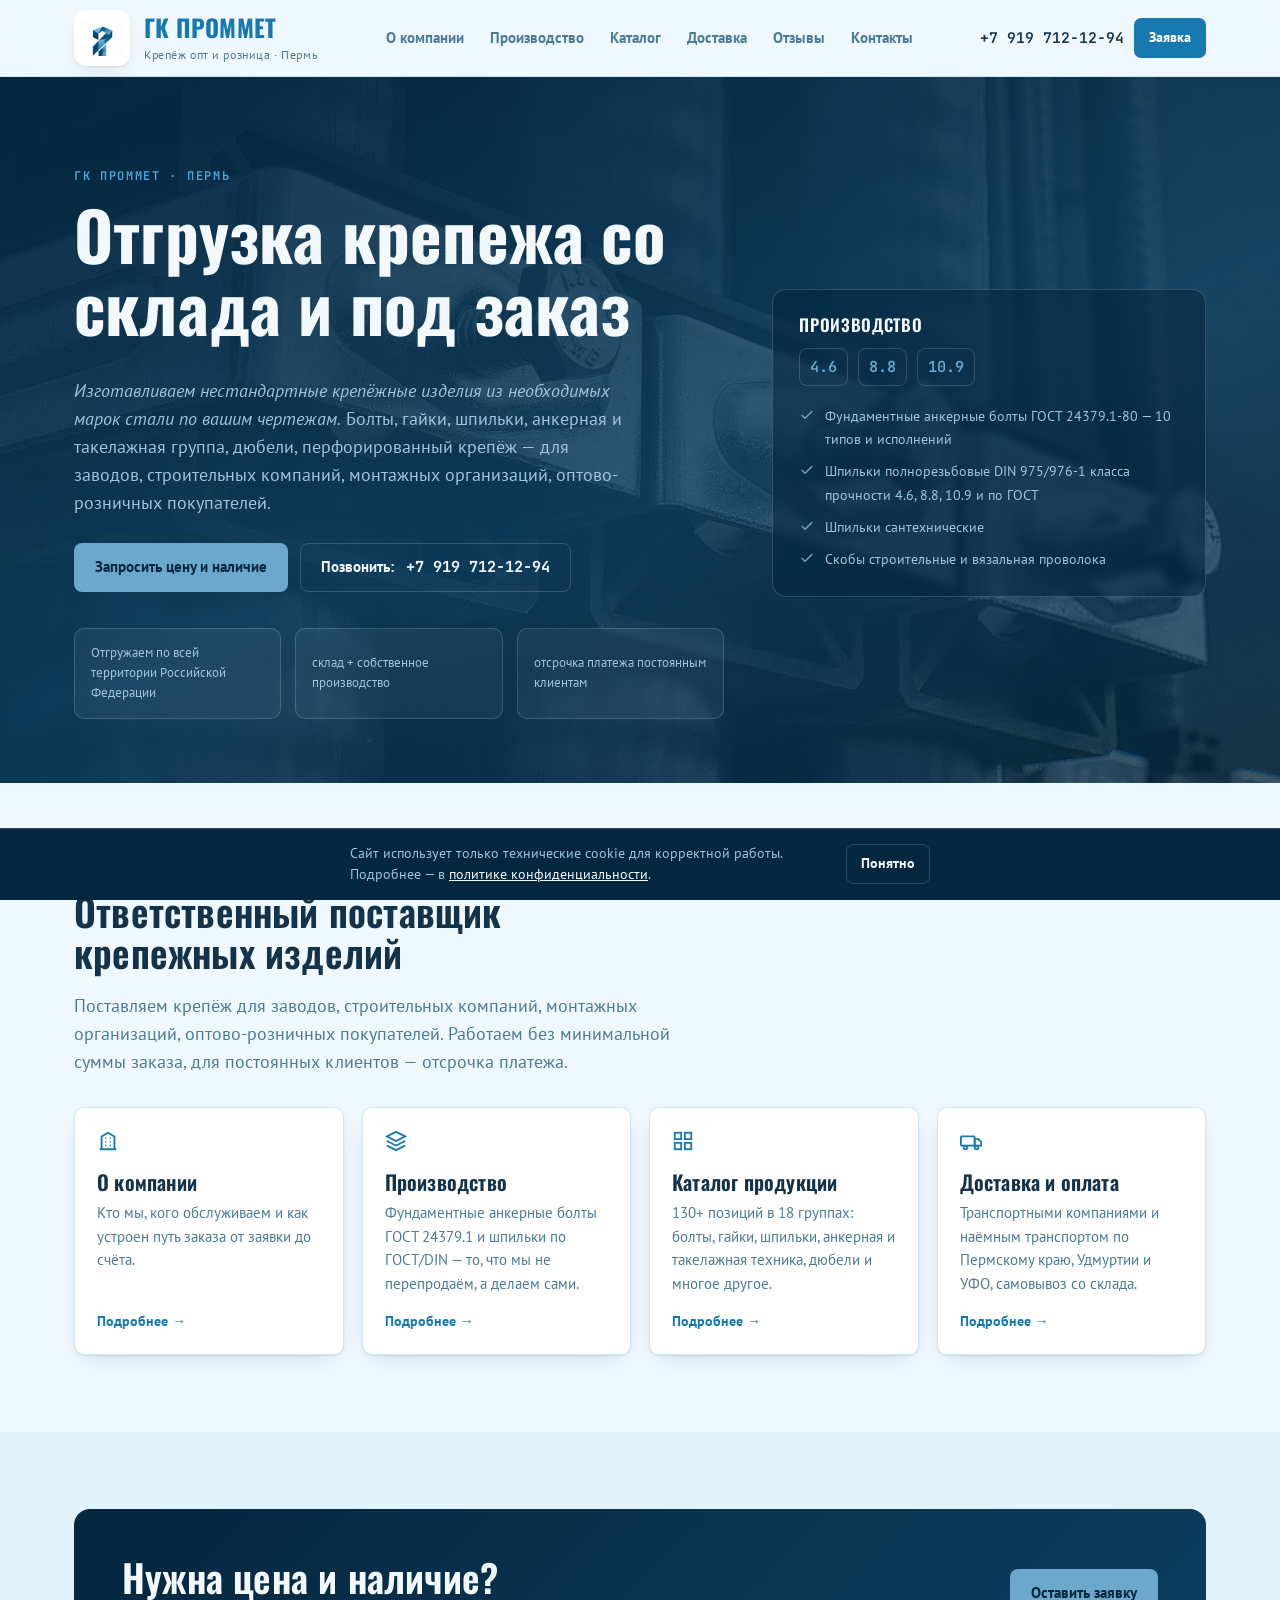
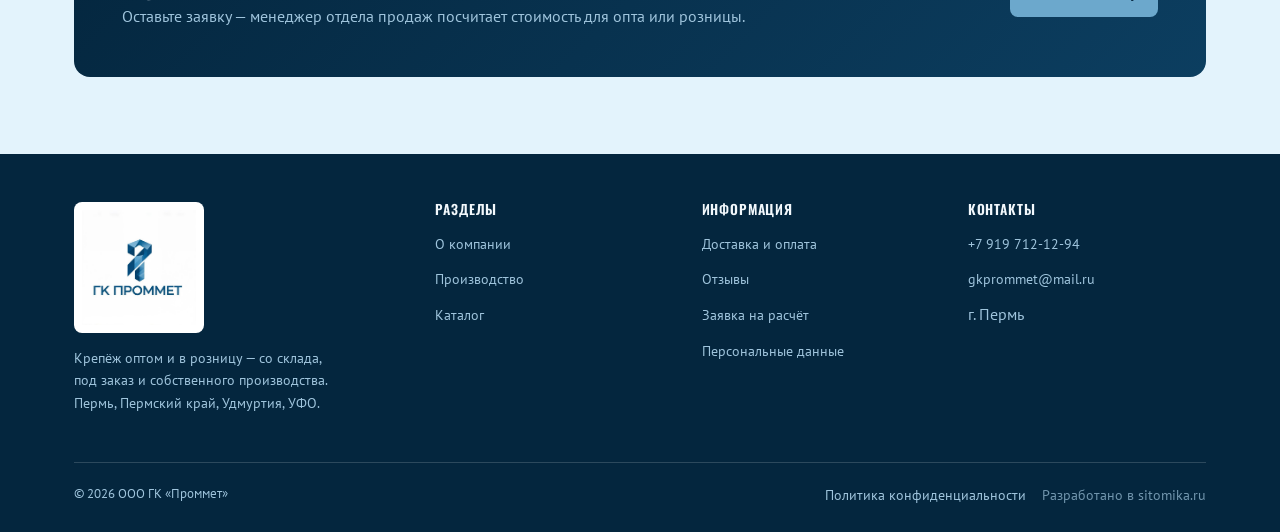
==== index.html @ 65f2d92d "Карусель отзывов «по одному», компоновка первого экрана и плашки в hero Co-Authored-By: Claude Sonne" ====
<!doctype html>
<html lang="ru">
<head>
<meta charset="UTF-8">
<meta name="viewport" content="width=device-width, initial-scale=1.0">
<title>ГК Проммет — крепёж оптом и в розницу в Перми</title>
<meta name="description" content="Крепёж оптом и в розницу в Перми: склад и под заказ, собственное производство фундаментных анкерных болтов и шпилек по ГОСТ и DIN.">
<link rel="canonical" href="https://mihailburmasov.github.io/gk-prommet-site/index.html">

<link rel="icon" type="image/png" sizes="32x32" href="assets/favicon-32.png">
<link rel="icon" type="image/png" sizes="16x16" href="assets/favicon-16.png">
<link rel="icon" type="image/png" sizes="64x64" href="assets/favicon-64.png">
<link rel="apple-touch-icon" sizes="180x180" href="assets/apple-touch-icon.png">

<meta property="og:title" content="ГК Проммет — крепёж оптом и в розницу">
<meta property="og:description" content="130+ позиций крепежа на складе и под заказ, плюс собственное производство шпилек и фундаментных анкерных болтов. Пермь, УФО, Удмуртия.">
<meta property="og:type" content="website">
<meta property="og:url" content="https://mihailburmasov.github.io/gk-prommet-site/index.html">
<meta property="og:image" content="https://mihailburmasov.github.io/gk-prommet-site/assets/og-image.png">
<meta property="og:image:width" content="1200">
<meta property="og:image:height" content="630">
<meta name="twitter:card" content="summary_large_image">

<script type="application/ld+json">
{
  "@context": "https://schema.org",
  "@type": "Organization",
  "name": "ООО ГК «Проммет»",
  "email": "gkprommet@mail.ru",
  "telephone": "+7-919-712-12-94",
  "url": "https://mihailburmasov.github.io/gk-prommet-site/",
  "logo": "https://mihailburmasov.github.io/gk-prommet-site/assets/logo.png",
  "address": { "@type": "PostalAddress", "addressLocality": "Пермь", "addressRegion": "Пермский край", "addressCountry": "RU" },
  "areaServed": ["Пермский край", "Удмуртская Республика", "Уральский федеральный округ"]
}
</script>

<link rel="preconnect" href="https://fonts.googleapis.com">
<link rel="preconnect" href="https://fonts.gstatic.com" crossorigin>
<link rel="stylesheet" href="https://fonts.googleapis.com/css2?family=Oswald:wght@400;500;600;700&family=PT+Sans:wght@400;700&family=JetBrains+Mono:wght@400;500;600&display=swap">
<link rel="stylesheet" href="css/style.css">
<style>
  .teaser-grid{display:grid;grid-template-columns:repeat(auto-fit,minmax(260px,1fr));gap:18px;}
  .teaser-card{background:var(--surface);border:1px solid var(--line);border-radius:var(--radius);padding:22px;box-shadow:var(--shadow);display:flex;flex-direction:column;}
  .teaser-card .ico{color:var(--brand);margin-bottom:12px;}
  .teaser-card h3{margin:0 0 8px;}
  .teaser-card p{color:var(--ink-2);font-size:.92rem;margin:0 0 14px;flex:1;}
  .teaser-card a{font-weight:700;font-size:.88rem;text-decoration:none;color:var(--brand);}
  .teaser-card a:hover{text-decoration:underline;}
  .cta-band{
    background:linear-gradient(135deg, var(--plate-bg), var(--plate-bg-2));
    color:var(--plate-ink);border-radius:16px;padding:clamp(28px,4vw,48px);
    display:flex;justify-content:space-between;align-items:center;gap:24px;flex-wrap:wrap;
  }
  .cta-band h2{color:var(--plate-ink);margin-bottom:6px;}
  .cta-band p{color:var(--plate-ink-2);margin:0;}
</style>
</head>
<body>

<header class="site">
  <div class="site-inner">
    <a href="index.html" class="brand-mark">
      <img src="assets/logo_icon.png" alt="ГК Проммет">
      <span>
        <strong>ГК ПРОММЕТ</strong>
        <span>Крепёж опт и розница · Пермь</span>
      </span>
    </a>
    <nav class="main" aria-label="Разделы сайта">
      <a href="o-kompanii.html">О компании</a>
      <a href="proizvodstvo.html">Производство</a>
      <a href="katalog.html">Каталог</a>
      <a href="dostavka.html">Доставка</a>
      <a href="otzyvy.html">Отзывы</a>
      <a href="kontakty.html">Контакты</a>
    </nav>
    <div class="header-actions">
      <a class="phone-link" data-c="phoneHref" href="#" data-c-text="phoneDisplay"></a>
      <a class="btn btn-accent btn-small" href="kontakty.html">Заявка</a>
    </div>
  </div>
</header>

<main id="top">

  <section class="hero hero--home">
    <div class="container hero-grid">
      <div>
        <p class="eyebrow">ГК Проммет · Пермь</p>
        <h1>Отгрузка крепежа со склада и под заказ</h1>
        <p class="lede"><em>Изготавливаем нестандартные крепёжные изделия из необходимых марок стали по вашим чертежам.</em> Болты, гайки, шпильки, анкерная и такелажная группа, дюбели, перфорированный крепёж — для заводов, строительных компаний, монтажных организаций, оптово-розничных покупателей.</p>
        <div class="hero-ctas">
          <a href="kontakty.html#request" class="btn btn-plate">Запросить цену и наличие</a>
          <a data-c="phoneHref" href="#" class="btn btn-ghost" style="border-color:var(--plate-line);color:var(--plate-ink);">Позвонить: <span data-c="phoneDisplay" style="font-family:var(--font-mono);margin-left:4px;"></span></a>
        </div>
        <div class="hero-stats">
          <div class="stat"><span>Отгружаем по всей территории Российской Федерации</span></div>
          <div class="stat"><span>склад + собственное производство</span></div>
          <div class="stat"><span>отсрочка платежа постоянным клиентам</span></div>
        </div>
      </div>
      <div class="hero-badge-card">
        <h3>Производство</h3>
        <div class="strength-row">
          <span class="strength-chip">4.6</span>
          <span class="strength-chip">8.8</span>
          <span class="strength-chip">10.9</span>
        </div>
        <ul>
          <li><svg width="16" height="16" viewBox="0 0 24 24" fill="none" stroke="currentColor" stroke-width="2"><path d="M20 6 9 17l-5-5"/></svg> Фундаментные анкерные болты ГОСТ 24379.1-80 — 10 типов и исполнений</li>
          <li><svg width="16" height="16" viewBox="0 0 24 24" fill="none" stroke="currentColor" stroke-width="2"><path d="M20 6 9 17l-5-5"/></svg> Шпильки полнорезьбовые DIN 975/976-1 класса прочности 4.6, 8.8, 10.9 и по ГОСТ</li>
          <li><svg width="16" height="16" viewBox="0 0 24 24" fill="none" stroke="currentColor" stroke-width="2"><path d="M20 6 9 17l-5-5"/></svg> Шпильки сантехнические</li>
          <li><svg width="16" height="16" viewBox="0 0 24 24" fill="none" stroke="currentColor" stroke-width="2"><path d="M20 6 9 17l-5-5"/></svg> Скобы строительные и вязальная проволока</li>
        </ul>
      </div>
    </div>
  </section>

  <section>
    <div class="container">
      <div class="section-head">
        <p class="eyebrow">Коротко о компании</p>
        <h2>Ответственный поставщик крепежных изделий</h2>
        <p class="lede">Поставляем крепёж для заводов, строительных компаний, монтажных организаций, оптово-розничных покупателей. Работаем без минимальной суммы заказа, для постоянных клиентов — отсрочка платежа.</p>
      </div>
      <div class="teaser-grid">
        <div class="teaser-card">
          <div class="ico"><svg width="22" height="22" viewBox="0 0 24 24" fill="none" stroke="currentColor" stroke-width="2"><path d="M3 21h18M5 21V7l7-4 7 4v14M9 9h1m4 0h1m-6 4h1m4 0h1m-6 4h1m4 0h1"/></svg></div>
          <h3>О компании</h3>
          <p>Кто мы, кого обслуживаем и как устроен путь заказа от заявки до счёта.</p>
          <a href="o-kompanii.html">Подробнее →</a>
        </div>
        <div class="teaser-card">
          <div class="ico"><svg width="22" height="22" viewBox="0 0 24 24" fill="none" stroke="currentColor" stroke-width="2"><path d="M12 2 2 7l10 5 10-5-10-5ZM2 17l10 5 10-5M2 12l10 5 10-5"/></svg></div>
          <h3>Производство</h3>
          <p>Фундаментные анкерные болты ГОСТ 24379.1 и шпильки по ГОСТ/DIN — то, что мы не перепродаём, а делаем сами.</p>
          <a href="proizvodstvo.html">Подробнее →</a>
        </div>
        <div class="teaser-card">
          <div class="ico"><svg width="22" height="22" viewBox="0 0 24 24" fill="none" stroke="currentColor" stroke-width="2"><rect x="3" y="3" width="7" height="7"/><rect x="14" y="3" width="7" height="7"/><rect x="3" y="14" width="7" height="7"/><rect x="14" y="14" width="7" height="7"/></svg></div>
          <h3>Каталог продукции</h3>
          <p>130+ позиций в 18 группах: болты, гайки, шпильки, анкерная и такелажная техника, дюбели и многое другое.</p>
          <a href="katalog.html">Подробнее →</a>
        </div>
        <div class="teaser-card">
          <div class="ico"><svg width="22" height="22" viewBox="0 0 24 24" fill="none" stroke="currentColor" stroke-width="2"><rect x="1" y="7" width="15" height="10" rx="1"/><path d="M16 10h4l3 3v4h-7z"/><circle cx="6" cy="19" r="2"/><circle cx="18" cy="19" r="2"/></svg></div>
          <h3>Доставка и оплата</h3>
          <p>Транспортными компаниями и наёмным транспортом по Пермскому краю, Удмуртии и УФО, самовывоз со склада.</p>
          <a href="dostavka.html">Подробнее →</a>
        </div>
      </div>
    </div>
  </section>

  <section class="band">
    <div class="container">
      <div class="cta-band">
        <div>
          <h2>Нужна цена и наличие?</h2>
          <p>Оставьте заявку — менеджер отдела продаж посчитает стоимость для опта или розницы.</p>
        </div>
        <a href="kontakty.html#request" class="btn btn-plate">Оставить заявку</a>
      </div>
    </div>
  </section>

</main>

<footer class="site">
  <div class="container">
    <div class="footer-grid">
      <div>
        <img src="assets/logo.png" alt="ГК Проммет" style="width:130px;height:auto;background:#fff;border-radius:8px;padding:8px;margin-bottom:14px;">
        <p style="max-width:32ch;font-size:.88rem;">Крепёж оптом и в розницу — со склада, под заказ и собственного производства. Пермь, Пермский край, Удмуртия, УФО.</p>
      </div>
      <div>
        <h4>Разделы</h4>
        <ul>
          <li><a href="o-kompanii.html">О компании</a></li>
          <li><a href="proizvodstvo.html">Производство</a></li>
          <li><a href="katalog.html">Каталог</a></li>
        </ul>
      </div>
      <div>
        <h4>Информация</h4>
        <ul>
          <li><a href="dostavka.html">Доставка и оплата</a></li>
          <li><a href="otzyvy.html">Отзывы</a></li>
          <li><a href="kontakty.html#request">Заявка на расчёт</a></li>
          <li><a href="politika-konfidentsialnosti.html">Персональные данные</a></li>
        </ul>
      </div>
      <div>
        <h4>Контакты</h4>
        <ul>
          <li><a data-c="phoneHref" href="#" data-c-text="phoneDisplay"></a></li>
          <li><a data-c="mailHref" href="#" data-c-text="email"></a></li>
          <li>г. Пермь</li>
        </ul>
      </div>
    </div>
    <div class="footer-bottom">
      <span>© <span id="year"></span> ООО ГК «Проммет»</span>
      <div class="footer-bottom-links">
        <a href="politika-konfidentsialnosti.html">Политика конфиденциальности</a>
        <a class="footer-credit" href="https://sitomika.ru" target="_blank" rel="noopener">Разработано в sitomika.ru</a>
      </div>
    </div>
  </div>
</footer>

<a id="quote-pill" href="kontakty.html#request" hidden aria-label="Заявка"><span class="quote-pill-ico" aria-hidden="true">🧾</span><span class="quote-pill-label">Заявка</span> <b id="quote-pill-count">0</b></a>

<div id="cookie-bar" hidden>
  <p>Сайт использует только технические cookie для корректной работы. Подробнее — в <a href="politika-konfidentsialnosti.html">политике конфиденциальности</a>.</p>
  <button class="btn btn-ghost btn-small" id="cookie-ok" style="border-color:var(--plate-line);color:var(--plate-ink);">Понятно</button>
</div>

<script src="js/main.js"></script>
</body>
</html>
---- css/style.css ----
/* ===== Reset & tokens ===== */
*{box-sizing:border-box;}
[hidden]{display:none!important;}
html{background:#EFF8FF;}

:root{
  --bg:#EFF8FF;
  --surface:#FFFFFF;
  --surface-2:#E3F3FC;
  --ink:#14324A;
  --ink-2:#4B7B96;
  --line:#CFE8F5;
  --brand:#1878B0;
  --brand-ink:#FFFFFF;
  --brand-light:#4FA8D8;
  --focus:#1878B0;
  --danger:#B3311C;

  /* fixed "steel plate" band (deep navy from the logo) — same in both themes, deliberate */
  --plate-bg:#04263E;
  --plate-bg-2:#0C3E60;
  --plate-ink:#F2F8FC;
  --plate-ink-2:#9FC4DC;
  --plate-line:rgba(255,255,255,.16);
  --plate-accent:#6CA8CC;
  --plate-accent-ink:#04263E;

  --font-display:'Oswald','Arial Narrow',sans-serif;
  --font-body:'PT Sans',Arial,Helvetica,sans-serif;
  --font-mono:'JetBrains Mono','Consolas',monospace;

  --wrap:1180px;
  --radius:10px;
  --shadow:0 1px 2px rgba(4,38,62,.08), 0 8px 24px -12px rgba(4,38,62,.22);
}
@media (prefers-color-scheme: dark){
  :root:not([data-theme="light"]){
    --bg:#071A28;
    --surface:#0E2C42;
    --surface-2:#123650;
    --ink:#E7F1F8;
    --ink-2:#9FC0D4;
    --line:#1E4964;
    --brand:#6CA8CC;
    --brand-ink:#04263E;
    --brand-light:#9FC4DC;
    --focus:#6CA8CC;
    --danger:#E58573;
    --shadow:0 1px 2px rgba(0,0,0,.4), 0 8px 24px -12px rgba(0,0,0,.6);
  }
}
:root[data-theme="dark"]{
  --bg:#071A28;
  --surface:#0E2C42;
  --surface-2:#123650;
  --ink:#E7F1F8;
  --ink-2:#9FC0D4;
  --line:#1E4964;
  --brand:#6CA8CC;
  --brand-ink:#04263E;
  --brand-light:#9FC4DC;
  --focus:#6CA8CC;
  --danger:#E58573;
  --shadow:0 1px 2px rgba(0,0,0,.4), 0 8px 24px -12px rgba(0,0,0,.6);
}

body{
  margin:0;
  background:var(--bg);
  color:var(--ink);
  font-family:var(--font-body);
  font-size:16px;
  line-height:1.6;
  -webkit-font-smoothing:antialiased;
}
h1,h2,h3,h4{
  font-family:var(--font-display);
  font-weight:600;
  line-height:1.08;
  margin:0 0 .5em;
  text-wrap:balance;
  letter-spacing:.2px;
}
h1{font-size:clamp(2.4rem,4vw + 1rem,4.2rem); font-weight:700;}
h2{font-size:clamp(1.7rem,1.6vw + 1.1rem,2.4rem);}
h3{font-size:1.28rem;}
p{margin:0 0 1em;}
a{color:var(--brand);}
ul{margin:0;padding:0;list-style:none;}
button{font:inherit;}
img{display:block;max-width:100%;}
.container{max-width:var(--wrap);margin:0 auto;padding:0 24px;}
.eyebrow{
  font-family:var(--font-mono);
  font-size:.75rem;
  font-weight:600;
  letter-spacing:.14em;
  text-transform:uppercase;
  color:var(--brand-light);
}
section{padding:clamp(3rem,6vw,5.5rem) 0;}
.lede{font-size:1.1rem;color:var(--ink-2);max-width:62ch;}
.visually-hidden{position:absolute;width:1px;height:1px;overflow:hidden;clip:rect(0 0 0 0);white-space:nowrap;}

a:focus-visible, button:focus-visible, summary:focus-visible, input:focus-visible, textarea:focus-visible{
  outline:2px solid var(--focus);
  outline-offset:2px;
  border-radius:4px;
}

/* ===== Header ===== */
header.site{
  position:sticky;top:0;z-index:40;
  background:color-mix(in srgb, var(--bg) 88%, transparent);
  backdrop-filter:blur(10px);
  border-bottom:1px solid var(--line);
}
.site-inner{
  display:flex;align-items:center;gap:24px;
  padding:10px 24px;
  max-width:var(--wrap);margin:0 auto;
}
.brand-mark{display:flex;align-items:center;gap:14px;text-decoration:none;color:var(--ink);flex:0 0 auto;}
.brand-mark img{height:56px;width:56px;border-radius:12px;background:#fff;padding:6px;object-fit:contain;box-shadow:var(--shadow);}
.brand-mark strong{font-family:var(--font-display);font-size:1.5rem;letter-spacing:.01em;color:var(--brand);line-height:1;}
.brand-mark span{display:block;font-size:.72rem;color:var(--ink-2);letter-spacing:.05em;margin-top:3px;}
nav.main{display:flex;gap:2px;flex:1;flex-wrap:wrap;justify-content:center;}
nav.main a{
  color:var(--ink-2);text-decoration:none;font-size:.92rem;font-weight:600;
  padding:8px 12px;border-radius:7px;white-space:nowrap;
}
nav.main a:hover{color:var(--ink);background:var(--surface-2);}
nav.main a[aria-current="page"]{color:var(--brand);background:var(--surface-2);}
.header-actions{display:flex;align-items:center;gap:10px;flex:0 0 auto;}
.phone-link{
  font-family:var(--font-mono);font-weight:600;color:var(--ink);text-decoration:none;
  font-size:.92rem;white-space:nowrap;
}
.btn{
  display:inline-flex;align-items:center;justify-content:center;gap:8px;
  padding:11px 20px;border-radius:8px;border:1px solid transparent;
  font-weight:700;font-size:.95rem;cursor:pointer;text-decoration:none;
  transition:transform .15s ease, box-shadow .15s ease, background-color .15s ease;
  white-space:nowrap;
}
.btn:active{transform:translateY(1px);}
.btn-accent{background:var(--brand);color:var(--brand-ink);}
.btn-accent:hover{box-shadow:var(--shadow);}
.btn-ghost{background:transparent;border-color:var(--line);color:var(--ink);}
.btn-ghost:hover{background:var(--surface-2);}
.btn-plate{background:var(--plate-accent);color:var(--plate-accent-ink);}
.btn-plate:hover{box-shadow:0 8px 24px -10px rgba(0,0,0,.5);}
.btn-small{padding:8px 14px;font-size:.85rem;border-radius:7px;}
@media (max-width:960px){
  nav.main{display:none;}
  .header-actions .btn span.long{display:none;}
}
/* Below ~480px the logo block + phone number + CTA no longer fit on one
   row and force the whole page to overflow horizontally (the browser then
   zooms the page out to compensate, which is what made the floating
   quote pill and card buttons look misaligned on phones). Trim the header
   so it fits without any element wrapping or shrinking unexpectedly. */
@media (max-width:480px){
  .site-inner{padding:10px 14px;gap:12px;}
  .brand-mark{gap:10px;}
  .brand-mark img{height:40px;width:40px;}
  .brand-mark strong{font-size:1.15rem;}
  .brand-mark > span > span{display:none;}
  .header-actions{gap:8px;}
  .phone-link{display:none;}
}

/* ===== Hero (with background photo) ===== */
.hero{
  position:relative;
  color:var(--plate-ink);
  padding:clamp(3.5rem,7vw,6rem) 0 clamp(2.5rem,5vw,4rem);
  overflow:hidden;
  isolation:isolate;
}
.hero::before{
  content:'';
  position:absolute;inset:0;z-index:-2;
  background-size:cover;background-position:center;
  background-repeat:no-repeat;
}
.hero::after{
  content:'';
  position:absolute;inset:0;z-index:-1;
  background:linear-gradient(160deg, rgba(4,38,62,.94) 0%, rgba(12,62,96,.85) 55%, rgba(4,38,62,.72) 100%);
}
.hero--home::before{background-image:url('../assets/hero/home.jpg');}
.hero--company::before{background-image:url('../assets/hero/company.jpg');}
.hero--production::before{background-image:url('../assets/hero/production.jpg');}
.hero--catalog::before{background-image:url('../assets/hero/catalog.jpg');}
.hero--opt::before{background-image:url('../assets/hero/opt.jpg');}
.hero--delivery::before{background-image:url('../assets/hero/delivery.jpg');}
.hero--contacts::before{background-image:url('../assets/hero/contacts.jpg');}
.hero-grid{
  display:grid;grid-template-columns:1.2fr .8fr;gap:48px;align-items:center;
}
.hero-simple{max-width:70ch;}
.hero h1{color:var(--plate-ink);}
.hero h1 em{font-style:normal;color:var(--plate-accent);}
.hero .lede{color:var(--plate-ink-2);max-width:56ch;}
.breadcrumb{
  font-family:var(--font-mono);font-size:.78rem;color:var(--plate-ink-2);
  margin-bottom:16px;display:flex;gap:6px;align-items:center;flex-wrap:wrap;
}
.breadcrumb a{color:var(--plate-ink-2);text-decoration:none;}
.breadcrumb a:hover{color:var(--plate-ink);text-decoration:underline;}
.hero-ctas{display:flex;gap:12px;flex-wrap:wrap;margin-top:26px;}
.hero-stats{
  display:grid;grid-template-columns:repeat(3,1fr);gap:14px;margin-top:36px;
}
.stat{
  border:1px solid var(--plate-line);border-radius:10px;padding:14px 16px;
  background:rgba(255,255,255,.05);backdrop-filter:blur(2px);
  display:flex;align-items:center;
}
.stat span{font-size:.8rem;color:var(--plate-ink-2);}
.hero-badge-card{
  border:1px solid var(--plate-line);border-radius:14px;background:rgba(4,38,62,.55);backdrop-filter:blur(3px);
  padding:26px;position:relative;
}
.hero-badge-card h3{color:var(--plate-ink);font-size:1.05rem;text-transform:uppercase;letter-spacing:.04em;margin-bottom:14px;}
.strength-row{display:flex;gap:10px;flex-wrap:wrap;margin-bottom:18px;}
.strength-chip{
  font-family:var(--font-mono);font-weight:600;font-size:.95rem;
  border:1px solid var(--plate-line);border-radius:8px;padding:6px 10px;color:var(--plate-accent);
}
.hero-badge-card ul{display:flex;flex-direction:column;gap:9px;}
.hero-badge-card li{display:flex;gap:10px;font-size:.9rem;color:var(--plate-ink-2);align-items:flex-start;}
.hero-badge-card li svg{flex:0 0 auto;margin-top:3px;color:var(--plate-accent);}
@media (max-width:860px){ .hero-grid{grid-template-columns:1fr;} .hero-stats{grid-template-columns:1fr 1fr;} }

/* ===== Generic section chrome ===== */
.section-head{max-width:70ch;margin-bottom:30px;}
.band{background:var(--surface-2);}
.grid-2{display:grid;grid-template-columns:1fr 1fr;gap:32px;}
@media (max-width:820px){ .grid-2{grid-template-columns:1fr;} }

/* ===== Company / process ===== */
.fact-list{display:flex;flex-direction:column;gap:16px;margin-top:8px;}
.fact{display:flex;gap:14px;}
.fact .ico{
  flex:0 0 auto;width:38px;height:38px;border-radius:9px;background:var(--surface);
  border:1px solid var(--line);display:flex;align-items:center;justify-content:center;color:var(--brand);
}
.fact h4{margin:0 0 3px;font-family:var(--font-body);font-size:1rem;font-weight:700;}
.fact p{margin:0;color:var(--ink-2);font-size:.94rem;}

.process{counter-reset:step;display:flex;flex-direction:column;gap:0;border:1px solid var(--line);border-radius:var(--radius);overflow:hidden;background:var(--surface);}
.process-step{
  counter-increment:step;display:grid;grid-template-columns:52px 1fr;gap:16px;padding:20px 22px;
  border-top:1px solid var(--line);
}
.process-step:first-child{border-top:none;}
.process-step::before{
  content:counter(step,decimal-leading-zero);
  font-family:var(--font-mono);font-weight:600;color:var(--brand);font-size:1.1rem;
}
.process-step h4{margin:0 0 4px;}
.process-step p{margin:0;color:var(--ink-2);font-size:.94rem;}
.process-step .flag{
  display:inline-block;margin-top:8px;font-family:var(--font-mono);font-size:.72rem;
  padding:3px 8px;border-radius:6px;background:var(--surface-2);color:var(--ink-2);border:1px solid var(--line);
}

/* ===== Production spotlight ===== */
.prod-card{
  background:var(--surface);border:1px solid var(--line);border-radius:var(--radius);
  padding:26px;box-shadow:var(--shadow);
  display:flex;flex-direction:column;
}
.prod-card .cat-footer{margin-top:auto;padding-top:20px;}
.prod-card h3{display:flex;align-items:center;gap:10px;flex-wrap:wrap;}
.code-grid{display:flex;flex-wrap:wrap;gap:8px;margin:14px 0;}
.code-chip{
  font-family:var(--font-mono);font-size:.82rem;border:1px solid var(--line);border-radius:7px;
  padding:6px 10px;color:var(--ink);background:var(--surface-2);
}
.prod-card .note{font-size:.86rem;color:var(--ink-2);margin-top:10px;}

/* ===== Catalog ===== */
.catalog-toolbar{
  display:flex;gap:14px;align-items:center;flex-wrap:wrap;margin-bottom:22px;
  justify-content:space-between;
}
.search-box{
  display:flex;align-items:center;gap:8px;background:var(--surface);border:1px solid var(--line);
  border-radius:9px;padding:9px 14px;flex:1;min-width:240px;max-width:420px;
}
.search-box svg{flex:0 0 auto;color:var(--ink-2);}
.search-box input{
  border:none;background:transparent;outline:none;color:var(--ink);font-family:var(--font-body);
  font-size:.95rem;width:100%;
}
.catalog-count{font-family:var(--font-mono);font-size:.85rem;color:var(--ink-2);white-space:nowrap;}
.cat-grid{
  display:grid;grid-template-columns:repeat(auto-fill,minmax(270px,1fr));gap:18px;
}
.cat{
  background:var(--surface);border:1px solid var(--line);border-radius:var(--radius);
  padding:20px;display:flex;flex-direction:column;box-shadow:var(--shadow);
}
.cat-head{display:flex;justify-content:space-between;gap:10px;align-items:flex-start;margin-bottom:8px;}
.cat-head h3{margin:0;font-size:1.08rem;}
.cat-count{
  font-family:var(--font-mono);font-size:.72rem;color:var(--ink-2);white-space:nowrap;
  border:1px solid var(--line);border-radius:6px;padding:3px 7px;margin-top:2px;
}
.cat-made{font-size:.72rem;font-family:var(--font-mono);color:var(--brand);font-weight:700;margin-bottom:6px;}
.chips{display:flex;flex-wrap:wrap;gap:6px;margin-bottom:12px;}
.chip-sm{
  font-family:var(--font-mono);font-size:.72rem;border:1px solid var(--line);border-radius:6px;
  padding:3px 7px;color:var(--ink-2);background:var(--surface-2);
}
.cat details{margin-top:auto;border-top:1px solid var(--line);padding-top:10px;}
.cat summary{
  cursor:pointer;font-size:.86rem;font-weight:700;color:var(--brand);list-style:none;
  display:flex;align-items:center;gap:6px;
}
.cat summary::-webkit-details-marker{display:none;}
.cat summary::after{content:'▾';transition:transform .15s ease;}
.cat details[open] summary::after{transform:rotate(180deg);}
.cat details ul{margin-top:10px;display:flex;flex-direction:column;gap:6px;}
.cat details li{font-size:.88rem;color:var(--ink-2);padding-left:14px;position:relative;}
.cat details li::before{content:'—';position:absolute;left:0;color:var(--line);}
.cat-footer{display:flex;gap:8px;margin-top:14px;}
.btn-add{
  flex:1;font-family:var(--font-body);font-weight:700;font-size:.85rem;
  padding:9px 12px;border-radius:7px;border:1px solid var(--brand);background:transparent;color:var(--brand);
  cursor:pointer;transition:background-color .15s ease, color .15s ease;
}
.btn-add:hover{background:var(--brand);color:var(--brand-ink);}
.btn-add.is-added{background:var(--brand);color:var(--brand-ink);}
.no-results{color:var(--ink-2);padding:30px 0;text-align:center;}

/* ===== Wholesale / delivery ===== */
.terms-grid{display:grid;grid-template-columns:repeat(auto-fit,minmax(240px,1fr));gap:16px;}
.term-card{
  background:var(--surface);border:1px solid var(--line);border-radius:var(--radius);padding:20px;
}
.term-card .ico{color:var(--brand);margin-bottom:10px;}
.term-card h4{margin:0 0 6px;font-size:1rem;}
.term-card p{margin:0;font-size:.9rem;color:var(--ink-2);}

/* ===== Request / contacts ===== */
.request-shell{
  display:grid;grid-template-columns:1fr 1.1fr;gap:32px;
  background:var(--surface);border:1px solid var(--line);border-radius:14px;padding:clamp(20px,3vw,36px);
  box-shadow:var(--shadow);
}
@media (max-width:900px){ .request-shell{grid-template-columns:1fr;} }
.guide h4{margin:0 0 10px;}
.guide ul{display:flex;flex-direction:column;gap:10px;margin-bottom:18px;}
.guide li{display:flex;gap:10px;font-size:.9rem;color:var(--ink-2);}
.guide li svg{flex:0 0 auto;color:var(--brand);margin-top:2px;}
.contact-card{border-top:1px solid var(--line);padding-top:16px;margin-top:16px;display:flex;flex-direction:column;gap:8px;}
.contact-card a{color:var(--ink);text-decoration:none;font-weight:700;font-family:var(--font-mono);}
.contact-card a:hover{color:var(--brand);}
.contact-card .role{color:var(--ink-2);font-size:.85rem;font-weight:400;font-family:var(--font-body);}

.field{display:flex;flex-direction:column;gap:6px;margin-bottom:14px;}
.field label{font-size:.82rem;font-weight:700;color:var(--ink-2);}
.field input, .field textarea{
  font:inherit;padding:11px 13px;border-radius:8px;border:1px solid var(--line);
  background:var(--bg);color:var(--ink);resize:vertical;
}
.field input:focus, .field textarea:focus{border-color:var(--brand);}
.quote-tags{display:flex;flex-wrap:wrap;gap:6px;margin-bottom:4px;}
.quote-tags:empty::before{content:'Пока ничего не выбрано — можно оставить заявку по телефону в комментарии.';color:var(--ink-2);font-size:.82rem;}
.quote-tag{
  display:flex;align-items:center;gap:6px;background:var(--surface-2);border:1px solid var(--line);
  border-radius:7px;padding:4px 6px 4px 10px;font-size:.82rem;
}
.quote-tag button{background:none;border:none;color:var(--ink-2);cursor:pointer;padding:2px;line-height:1;}
.consent-row{display:flex;gap:10px;align-items:flex-start;margin:16px 0;font-size:.84rem;color:var(--ink-2);}
.consent-row input{margin-top:3px;flex:0 0 auto;}
.consent-row a{color:var(--ink-2);text-decoration:underline;}
.file-upload{display:flex;align-items:center;gap:12px;flex-wrap:wrap;}
.file-upload input[type="file"]{
  position:absolute;width:1px;height:1px;padding:0;margin:-1px;overflow:hidden;
  clip:rect(0,0,0,0);white-space:nowrap;border:0;
}
.file-upload label.btn{font-size:.85rem;font-weight:700;color:var(--ink);cursor:pointer;}
.file-upload:focus-within label{outline:2px solid var(--brand);outline-offset:2px;}
.file-upload-name{font-size:.82rem;color:var(--ink-2);}
.form-note{font-size:.8rem;color:var(--ink-2);margin-top:10px;}
.form-status{font-size:.86rem;margin-top:10px;font-weight:700;}
.form-status.ok{color:#1F7A4D;}
.form-status.err{color:var(--danger);}

/* ===== Reviews carousel ===== */
/* All pages stack in the same grid cell so the tallest one sets the
   carousel's height; is-active fades in on top while the rest wait
   invisibly underneath — no layout jump when the page changes. */
.review-carousel{display:grid;}
.review-page{
  grid-area:1/1;
  opacity:0;visibility:hidden;transition:opacity .5s ease;
}
.review-page.is-active{opacity:1;visibility:visible;}
@media (prefers-reduced-motion:reduce){
  .review-page{transition:none;}
}
.review-dots{grid-area:2/1;display:flex;justify-content:center;gap:8px;margin-top:20px;}
.review-dot{
  width:9px;height:9px;padding:0;border-radius:50%;border:none;background:var(--line);
  cursor:pointer;transition:background-color .2s ease,transform .2s ease;
}
.review-dot:hover{background:var(--ink-2);}
.review-dot.is-active{background:var(--brand);transform:scale(1.2);}

.review-single{
  display:flex;gap:26px;align-items:flex-start;max-width:680px;margin:0 auto;
  border:1px dashed var(--line);border-radius:var(--radius);padding:32px;background:var(--surface);
}
.review-photo{width:84px;height:84px;border-radius:50%;background:var(--surface-2);flex:0 0 auto;}
.review-body{display:flex;flex-direction:column;gap:10px;flex:1 1 auto;min-width:0;}
.review-body .quote-ico{color:var(--line);}
.review-body .ph-line{height:10px;border-radius:4px;background:var(--surface-2);width:100%;}
.review-body .ph-line.w80{width:80%;}
.review-body .ph-line.w60{width:60%;}
.review-body .ph-name{height:9px;border-radius:4px;background:var(--surface-2);width:120px;margin-top:6px;}
.review-body .ph-label{
  font-family:var(--font-mono);font-size:.68rem;text-transform:uppercase;letter-spacing:.06em;
  color:var(--ink-2);margin-top:2px;
}
@media (max-width:560px){
  .review-single{flex-direction:column;align-items:center;text-align:center;padding:26px;}
  .review-body{align-items:center;}
  .review-body .ph-line{width:100%!important;}
}

/* ===== Privacy ===== */
.legal .container{max-width:80ch;}
.legal h2{font-size:1.7rem;}
.legal h3{font-size:1.05rem;margin-top:1.4em;}
.legal p, .legal li{color:var(--ink-2);font-size:.94rem;}
.legal li{padding-left:16px;position:relative;margin-bottom:6px;}
.legal li::before{content:'—';position:absolute;left:0;color:var(--line);}

/* ===== Footer ===== */
footer.site{background:var(--plate-bg);color:var(--plate-ink-2);padding:48px 0 26px;}
.footer-grid{display:grid;grid-template-columns:1.4fr 1fr 1fr 1fr;gap:28px;margin-bottom:34px;}
@media (max-width:820px){ .footer-grid{grid-template-columns:1fr 1fr;} }
footer.site h4{color:var(--plate-ink);font-size:.85rem;text-transform:uppercase;letter-spacing:.06em;margin-bottom:14px;font-family:var(--font-display);}
footer.site a{color:var(--plate-ink-2);text-decoration:none;font-size:.9rem;}
footer.site a:hover{color:var(--plate-ink);}
footer.site ul{display:flex;flex-direction:column;gap:10px;}
.footer-bottom{
  border-top:1px solid var(--plate-line);padding-top:20px;display:flex;justify-content:space-between;
  flex-wrap:wrap;gap:10px;font-size:.82rem;color:var(--plate-ink-2);
}
.footer-bottom a{text-decoration:underline;}
.footer-bottom-links{display:flex;gap:16px;flex-wrap:wrap;align-items:center;}
.footer-credit{
  text-decoration:none!important;
  color:var(--plate-ink-2);
  opacity:.7;
}
.footer-credit:hover{opacity:1;color:var(--plate-ink);}

/* ===== Floating quote pill ===== */
:root{--cookie-bar-h:0px;}
#quote-pill{
  position:fixed;right:20px;bottom:calc(20px + var(--cookie-bar-h));z-index:50;
  display:flex;align-items:center;gap:8px;
  background:var(--brand);color:var(--brand-ink);text-decoration:none;
  padding:12px 18px;border-radius:999px;font-weight:700;font-size:.9rem;
  box-shadow:0 10px 30px -10px rgba(0,0,0,.5);
  transition:bottom .15s ease;
}
#quote-pill b{font-family:var(--font-mono);}

/* On mobile, full-width "В заявку" buttons on cards sit right where a wide
   pill would land, so shrink it to a compact round badge to avoid covering them. */
@media (max-width:640px){
  #quote-pill{
    right:14px;bottom:calc(14px + var(--cookie-bar-h));
    width:50px;height:50px;padding:0;border-radius:50%;justify-content:center;gap:0;
  }
  #quote-pill .quote-pill-label{display:none;}
  #quote-pill .quote-pill-ico{font-size:1.25rem;line-height:1;}
  #quote-pill b{
    position:absolute;top:-3px;right:-3px;
    background:var(--brand-ink);color:var(--brand);
    min-width:19px;height:19px;padding:0 4px;border-radius:999px;
    display:flex;align-items:center;justify-content:center;font-size:.68rem;
  }
  body.has-quote-pill{padding-bottom:78px;}
}

/* ===== Cookie banner ===== */
#cookie-bar{
  position:fixed;left:0;right:0;bottom:0;z-index:60;
  background:var(--plate-bg);color:var(--plate-ink-2);border-top:1px solid var(--plate-line);
  padding:14px 20px;display:flex;gap:16px;align-items:center;flex-wrap:wrap;justify-content:center;
}
#cookie-bar p{margin:0;font-size:.85rem;max-width:60ch;}
#cookie-bar a{color:var(--plate-ink);}
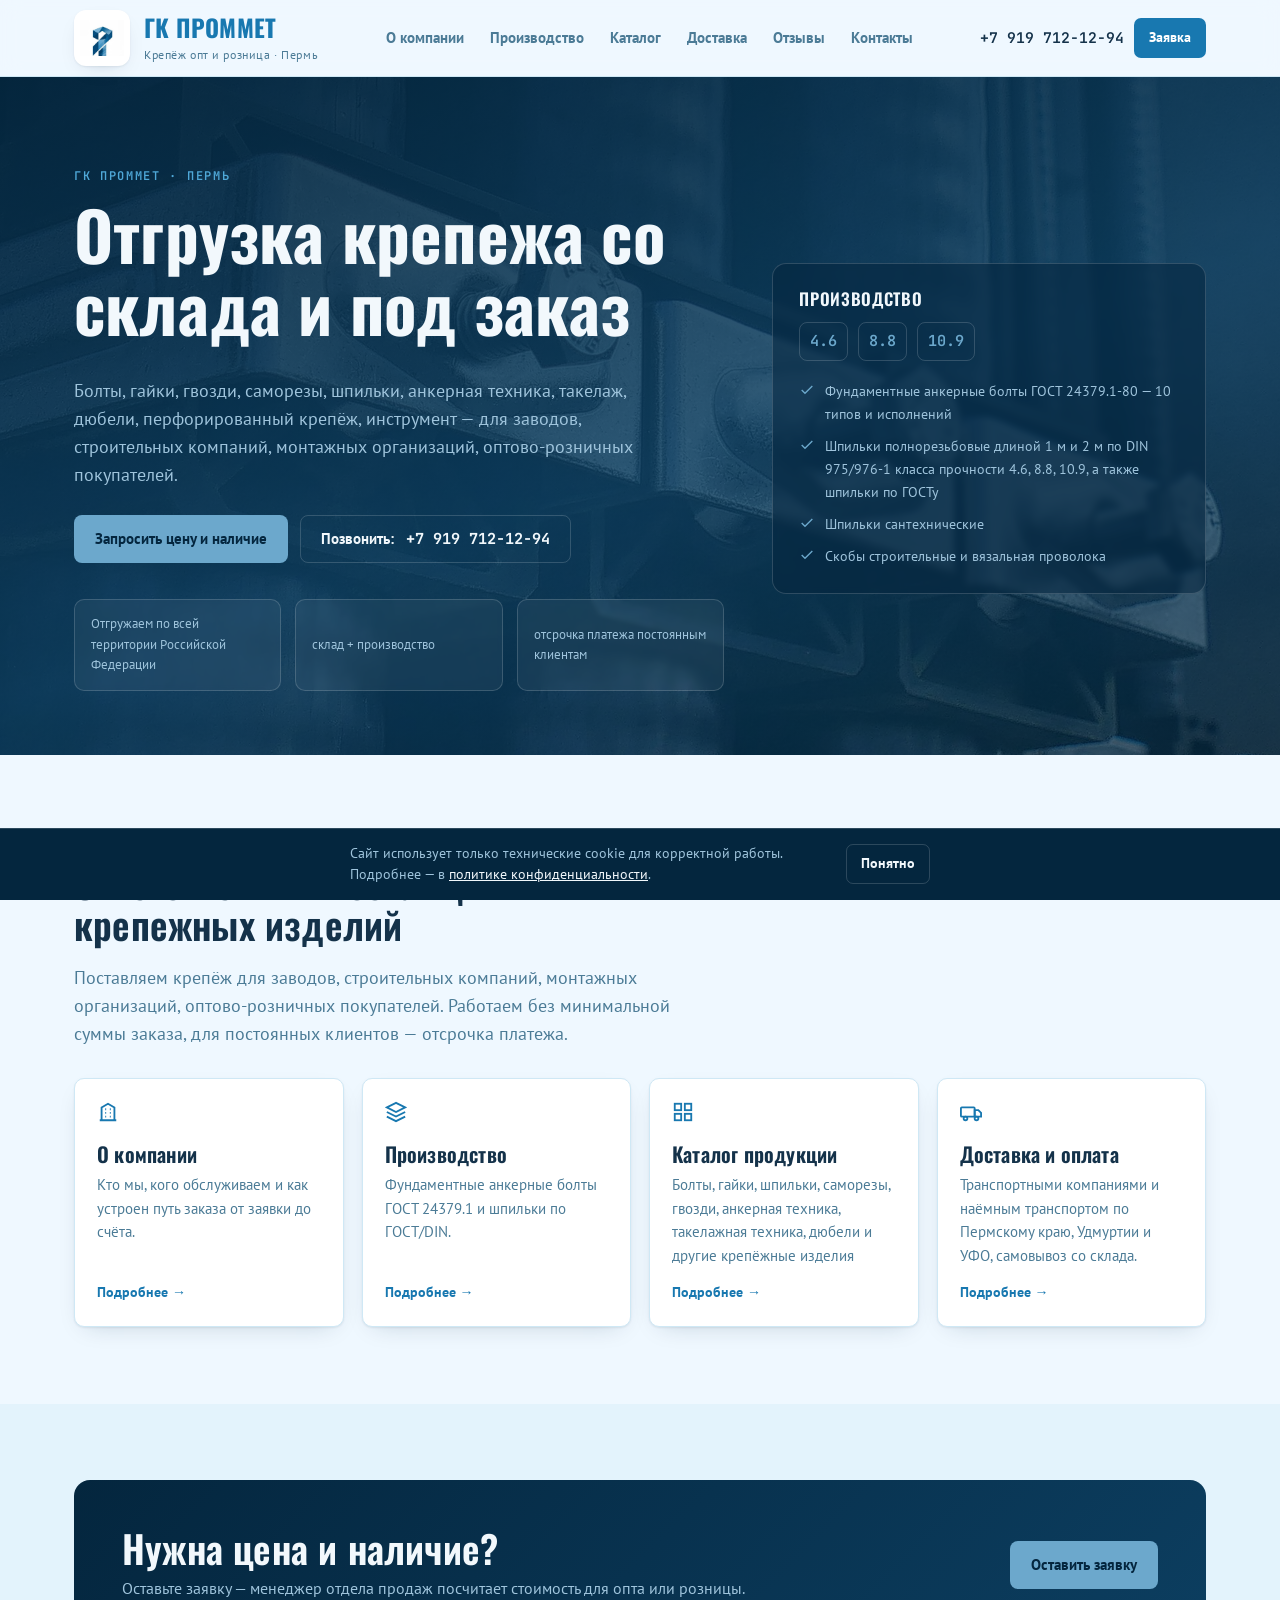
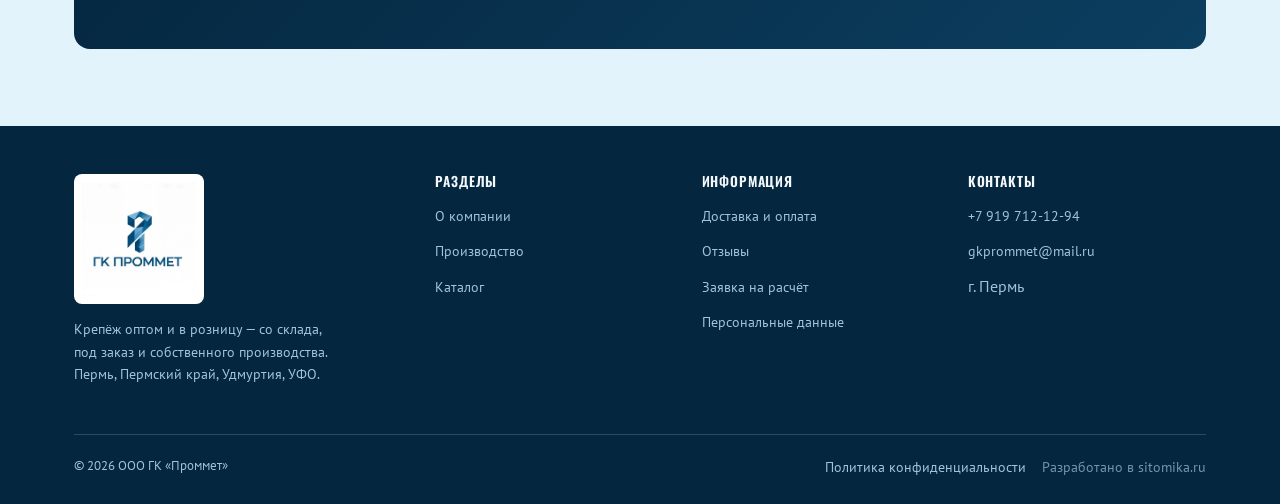
==== commit d2b88d0e: "Правки текстов hero-блока и колонок Производство/Каталог на главной Co-Authored-By: Claude Sonnet 5 " ====
--- a/index.html
+++ b/index.html
@@ -89,14 +89,14 @@
       <div>
         <p class="eyebrow">ГК Проммет · Пермь</p>
         <h1>Отгрузка крепежа со склада и под заказ</h1>
-        <p class="lede"><em>Изготавливаем нестандартные крепёжные изделия из необходимых марок стали по вашим чертежам.</em> Болты, гайки, шпильки, анкерная и такелажная группа, дюбели, перфорированный крепёж — для заводов, строительных компаний, монтажных организаций, оптово-розничных покупателей.</p>
+        <p class="lede">Болты, гайки, гвозди, саморезы, шпильки, анкерная техника, такелаж, дюбели, перфорированный крепёж, инструмент — для заводов, строительных компаний, монтажных организаций, оптово-розничных покупателей.</p>
         <div class="hero-ctas">
           <a href="kontakty.html#request" class="btn btn-plate">Запросить цену и наличие</a>
           <a data-c="phoneHref" href="#" class="btn btn-ghost" style="border-color:var(--plate-line);color:var(--plate-ink);">Позвонить: <span data-c="phoneDisplay" style="font-family:var(--font-mono);margin-left:4px;"></span></a>
         </div>
         <div class="hero-stats">
           <div class="stat"><span>Отгружаем по всей территории Российской Федерации</span></div>
-          <div class="stat"><span>склад + собственное производство</span></div>
+          <div class="stat"><span>склад + производство</span></div>
           <div class="stat"><span>отсрочка платежа постоянным клиентам</span></div>
         </div>
       </div>
@@ -109,7 +109,7 @@
         </div>
         <ul>
           <li><svg width="16" height="16" viewBox="0 0 24 24" fill="none" stroke="currentColor" stroke-width="2"><path d="M20 6 9 17l-5-5"/></svg> Фундаментные анкерные болты ГОСТ 24379.1-80 — 10 типов и исполнений</li>
-          <li><svg width="16" height="16" viewBox="0 0 24 24" fill="none" stroke="currentColor" stroke-width="2"><path d="M20 6 9 17l-5-5"/></svg> Шпильки полнорезьбовые DIN 975/976-1 класса прочности 4.6, 8.8, 10.9 и по ГОСТ</li>
+          <li><svg width="16" height="16" viewBox="0 0 24 24" fill="none" stroke="currentColor" stroke-width="2"><path d="M20 6 9 17l-5-5"/></svg> Шпильки полнорезьбовые длиной 1 м и 2 м по DIN 975/976-1 класса прочности 4.6, 8.8, 10.9, а также шпильки по ГОСТу</li>
           <li><svg width="16" height="16" viewBox="0 0 24 24" fill="none" stroke="currentColor" stroke-width="2"><path d="M20 6 9 17l-5-5"/></svg> Шпильки сантехнические</li>
           <li><svg width="16" height="16" viewBox="0 0 24 24" fill="none" stroke="currentColor" stroke-width="2"><path d="M20 6 9 17l-5-5"/></svg> Скобы строительные и вязальная проволока</li>
         </ul>
@@ -134,13 +134,13 @@
         <div class="teaser-card">
           <div class="ico"><svg width="22" height="22" viewBox="0 0 24 24" fill="none" stroke="currentColor" stroke-width="2"><path d="M12 2 2 7l10 5 10-5-10-5ZM2 17l10 5 10-5M2 12l10 5 10-5"/></svg></div>
           <h3>Производство</h3>
-          <p>Фундаментные анкерные болты ГОСТ 24379.1 и шпильки по ГОСТ/DIN — то, что мы не перепродаём, а делаем сами.</p>
+          <p>Фундаментные анкерные болты ГОСТ 24379.1 и шпильки по ГОСТ/DIN.</p>
           <a href="proizvodstvo.html">Подробнее →</a>
         </div>
         <div class="teaser-card">
           <div class="ico"><svg width="22" height="22" viewBox="0 0 24 24" fill="none" stroke="currentColor" stroke-width="2"><rect x="3" y="3" width="7" height="7"/><rect x="14" y="3" width="7" height="7"/><rect x="3" y="14" width="7" height="7"/><rect x="14" y="14" width="7" height="7"/></svg></div>
           <h3>Каталог продукции</h3>
-          <p>130+ позиций в 18 группах: болты, гайки, шпильки, анкерная и такелажная техника, дюбели и многое другое.</p>
+          <p>Болты, гайки, шпильки, саморезы, гвозди, анкерная техника, такелажная техника, дюбели и другие крепёжные изделия</p>
           <a href="katalog.html">Подробнее →</a>
         </div>
         <div class="teaser-card">
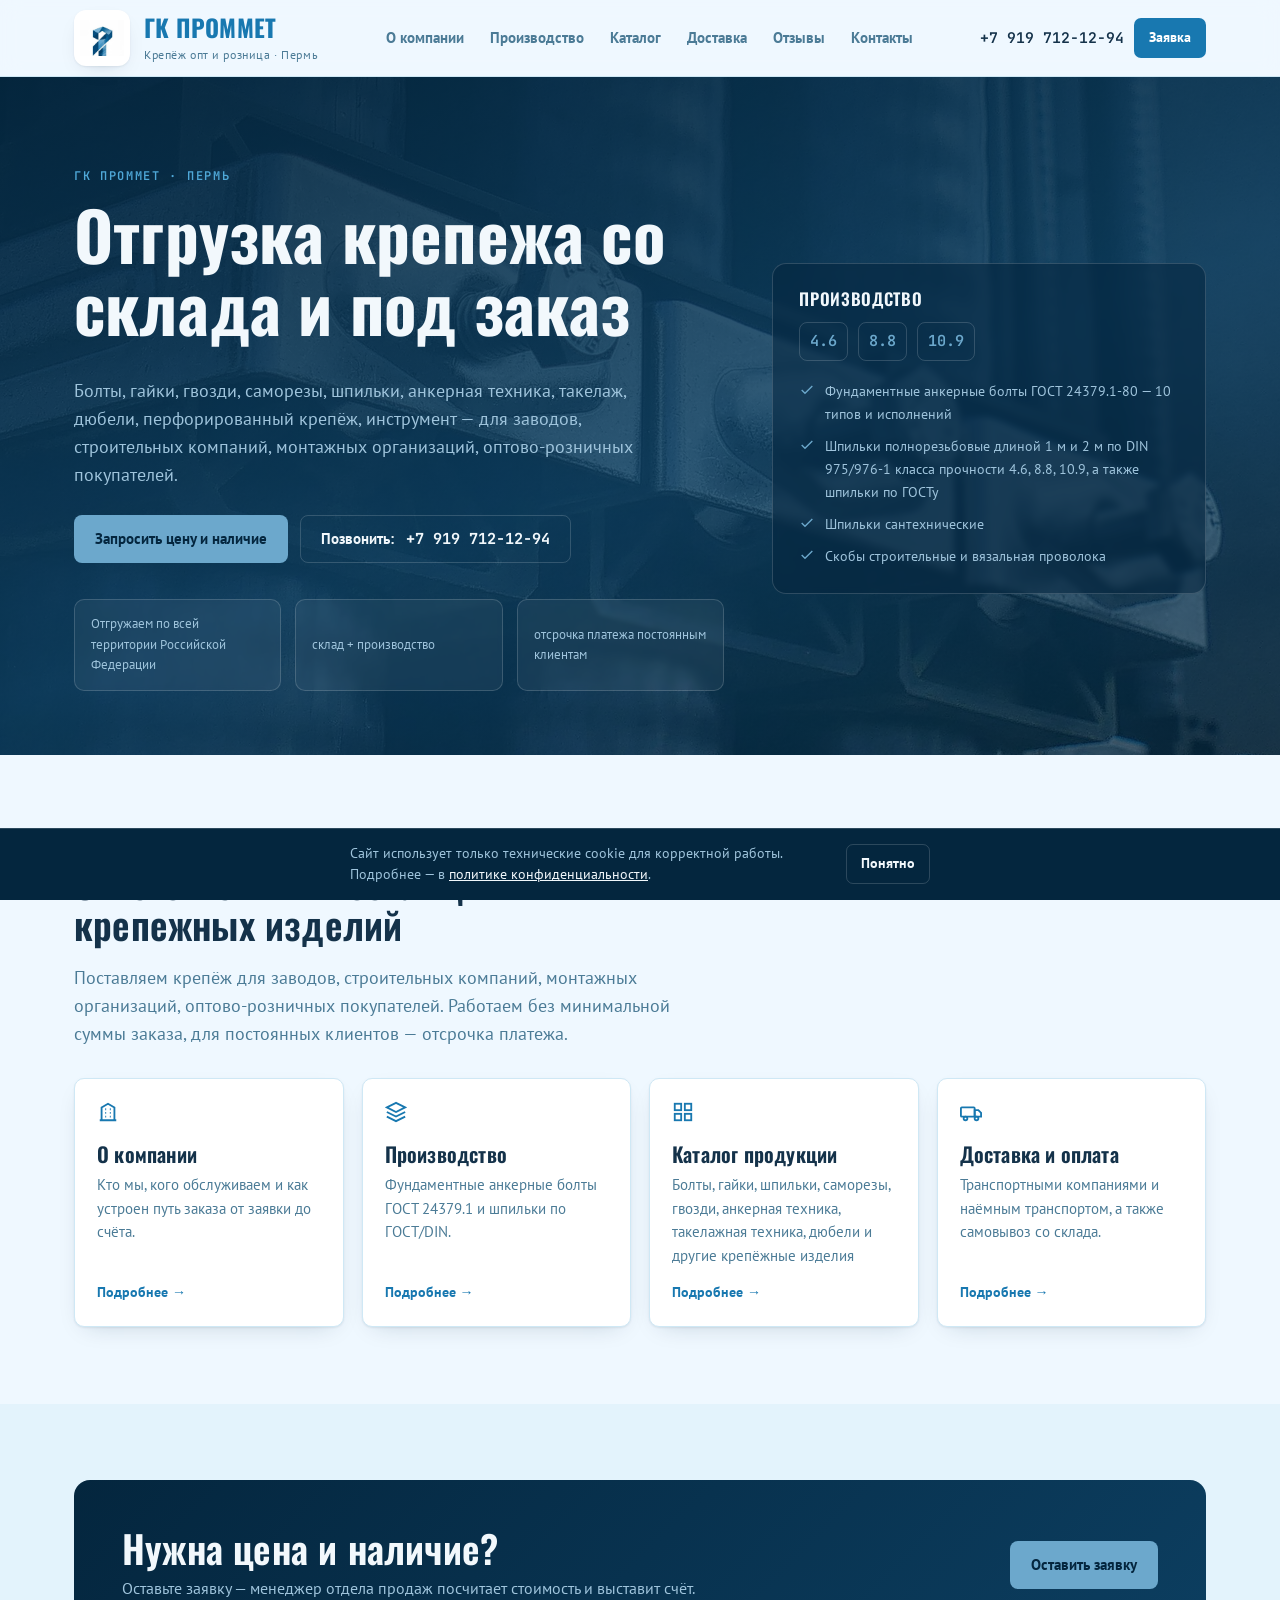
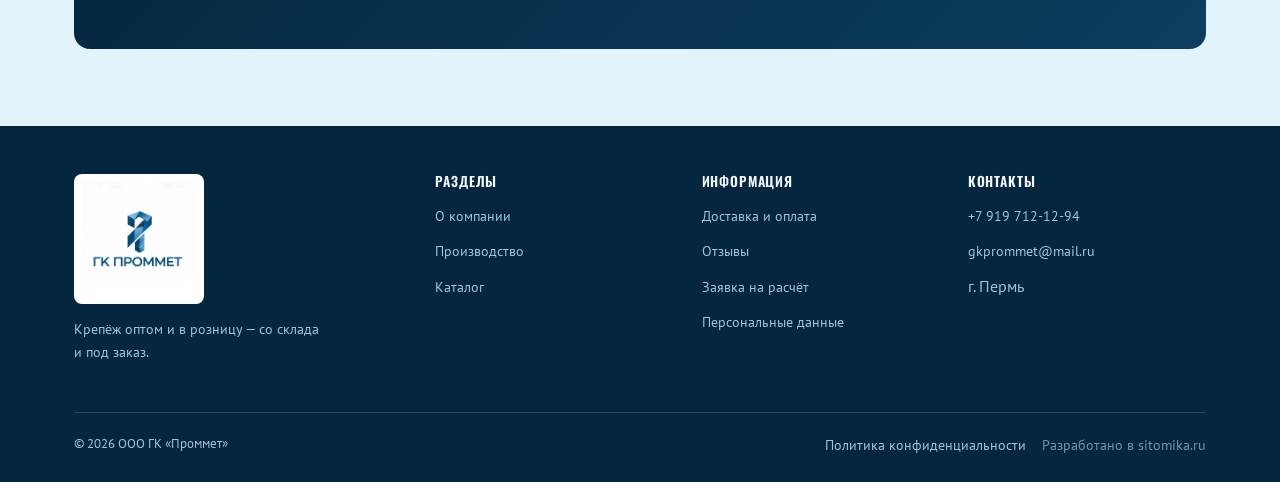
==== commit aeb3a7cc: "Правки текстов доставки, футера и блока «О компании» на главной Co-Authored-By: Claude Sonnet 5 <nor" ====
--- a/index.html
+++ b/index.html
@@ -146,7 +146,7 @@
         <div class="teaser-card">
           <div class="ico"><svg width="22" height="22" viewBox="0 0 24 24" fill="none" stroke="currentColor" stroke-width="2"><rect x="1" y="7" width="15" height="10" rx="1"/><path d="M16 10h4l3 3v4h-7z"/><circle cx="6" cy="19" r="2"/><circle cx="18" cy="19" r="2"/></svg></div>
           <h3>Доставка и оплата</h3>
-          <p>Транспортными компаниями и наёмным транспортом по Пермскому краю, Удмуртии и УФО, самовывоз со склада.</p>
+          <p>Транспортными компаниями и наёмным транспортом, а также самовывоз со склада.</p>
           <a href="dostavka.html">Подробнее →</a>
         </div>
       </div>
@@ -158,7 +158,7 @@
       <div class="cta-band">
         <div>
           <h2>Нужна цена и наличие?</h2>
-          <p>Оставьте заявку — менеджер отдела продаж посчитает стоимость для опта или розницы.</p>
+          <p>Оставьте заявку — менеджер отдела продаж посчитает стоимость и выставит счёт.</p>
         </div>
         <a href="kontakty.html#request" class="btn btn-plate">Оставить заявку</a>
       </div>
@@ -172,7 +172,7 @@
     <div class="footer-grid">
       <div>
         <img src="assets/logo.png" alt="ГК Проммет" style="width:130px;height:auto;background:#fff;border-radius:8px;padding:8px;margin-bottom:14px;">
-        <p style="max-width:32ch;font-size:.88rem;">Крепёж оптом и в розницу — со склада, под заказ и собственного производства. Пермь, Пермский край, Удмуртия, УФО.</p>
+        <p style="max-width:32ch;font-size:.88rem;">Крепёж оптом и в розницу — со склада и под заказ.</p>
       </div>
       <div>
         <h4>Разделы</h4>
--- a/css/style.css
+++ b/css/style.css
@@ -257,7 +257,7 @@
 }
 .process-step:first-child{border-top:none;}
 .process-step::before{
-  content:counter(step,decimal-leading-zero);
+  content:counter(step,decimal);
   font-family:var(--font-mono);font-weight:600;color:var(--brand);font-size:1.1rem;
 }
 .process-step h4{margin:0 0 4px;}
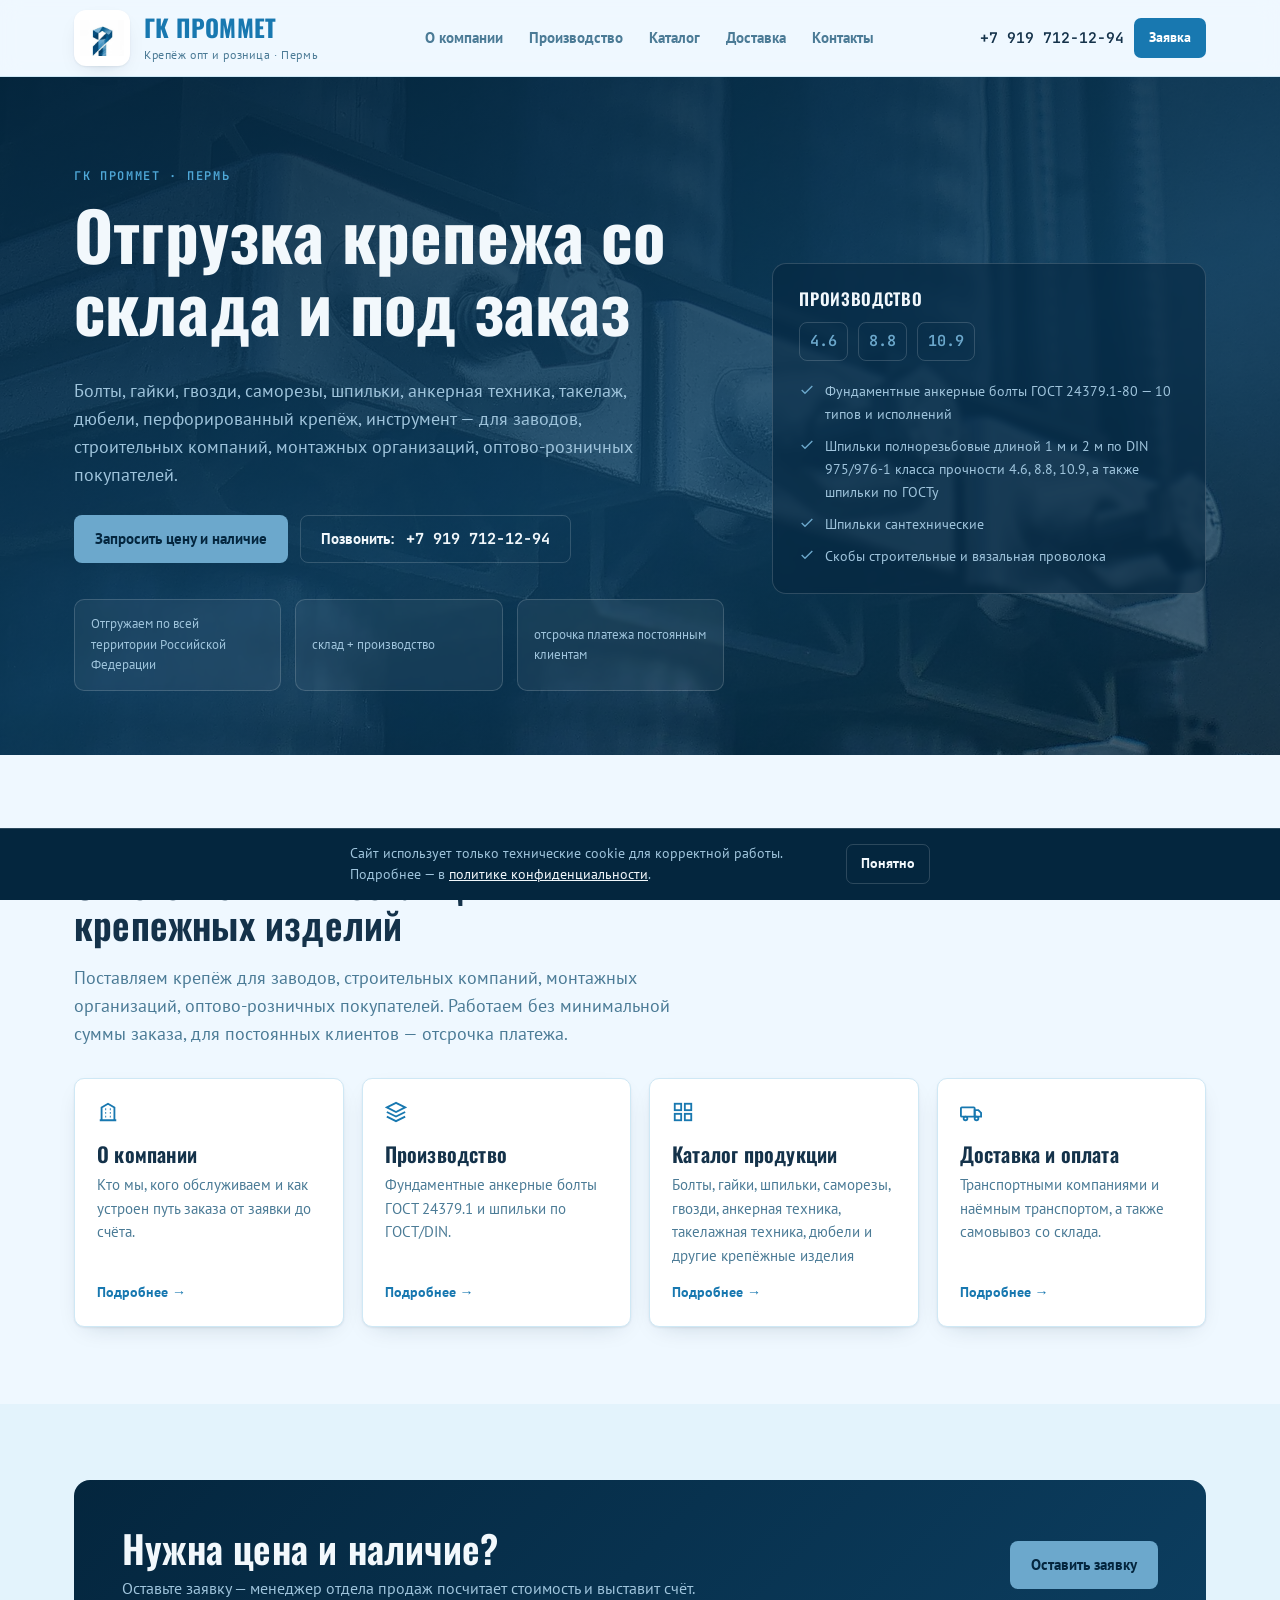
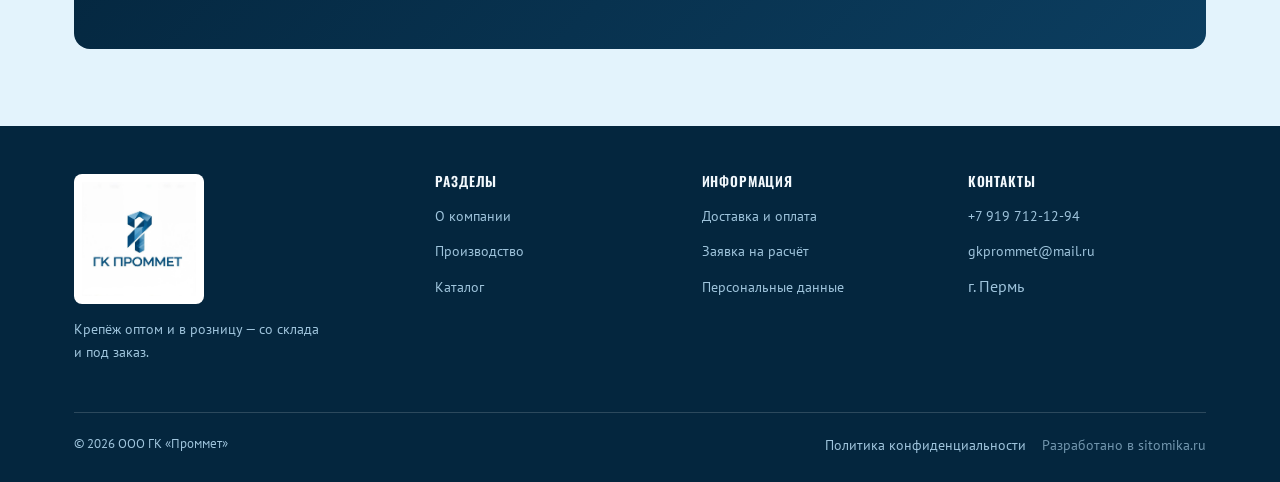
==== commit 095022f6: "Убрана страница отзывов до появления реальных отзывов клиентов Удалены плейсхолдер-отзывы (otzyvy.ht" ====
--- a/index.html
+++ b/index.html
@@ -5,7 +5,7 @@
 <meta name="viewport" content="width=device-width, initial-scale=1.0">
 <title>ГК Проммет — крепёж оптом и в розницу в Перми</title>
 <meta name="description" content="Крепёж оптом и в розницу в Перми: склад и под заказ, собственное производство фундаментных анкерных болтов и шпилек по ГОСТ и DIN.">
-<link rel="canonical" href="https://mihailburmasov.github.io/gk-prommet-site/index.html">
+<link rel="canonical" href="https://gkprommet.ru/index.html">
 
 <link rel="icon" type="image/png" sizes="32x32" href="assets/favicon-32.png">
 <link rel="icon" type="image/png" sizes="16x16" href="assets/favicon-16.png">
@@ -13,10 +13,10 @@
 <link rel="apple-touch-icon" sizes="180x180" href="assets/apple-touch-icon.png">
 
 <meta property="og:title" content="ГК Проммет — крепёж оптом и в розницу">
-<meta property="og:description" content="130+ позиций крепежа на складе и под заказ, плюс собственное производство шпилек и фундаментных анкерных болтов. Пермь, УФО, Удмуртия.">
+<meta property="og:description" content="150+ позиций крепежа на складе и под заказ, плюс собственное производство шпилек и фундаментных анкерных болтов. Пермь, УФО, Удмуртия.">
 <meta property="og:type" content="website">
-<meta property="og:url" content="https://mihailburmasov.github.io/gk-prommet-site/index.html">
-<meta property="og:image" content="https://mihailburmasov.github.io/gk-prommet-site/assets/og-image.png">
+<meta property="og:url" content="https://gkprommet.ru/index.html">
+<meta property="og:image" content="https://gkprommet.ru/assets/og-image.png">
 <meta property="og:image:width" content="1200">
 <meta property="og:image:height" content="630">
 <meta name="twitter:card" content="summary_large_image">
@@ -28,8 +28,8 @@
   "name": "ООО ГК «Проммет»",
   "email": "gkprommet@mail.ru",
   "telephone": "+7-919-712-12-94",
-  "url": "https://mihailburmasov.github.io/gk-prommet-site/",
-  "logo": "https://mihailburmasov.github.io/gk-prommet-site/assets/logo.png",
+  "url": "https://gkprommet.ru/",
+  "logo": "https://gkprommet.ru/assets/logo.png",
   "address": { "@type": "PostalAddress", "addressLocality": "Пермь", "addressRegion": "Пермский край", "addressCountry": "RU" },
   "areaServed": ["Пермский край", "Удмуртская Республика", "Уральский федеральный округ"]
 }
@@ -55,6 +55,19 @@
   .cta-band h2{color:var(--plate-ink);margin-bottom:6px;}
   .cta-band p{color:var(--plate-ink-2);margin:0;}
 </style>
+<!-- Yandex.Metrika counter -->
+<script type="text/javascript">
+    (function(m,e,t,r,i,k,a){
+        m[i]=m[i]||function(){(m[i].a=m[i].a||[]).push(arguments)};
+        m[i].l=1*new Date();
+        for (var j = 0; j < document.scripts.length; j++) {if (document.scripts[j].src === r) { return; }}
+        k=e.createElement(t),a=e.getElementsByTagName(t)[0],k.async=1,k.src=r,a.parentNode.insertBefore(k,a)
+    })(window, document,'script','https://mc.yandex.ru/metrika/tag.js?id=112464146', 'ym');
+
+    ym(112464146, 'init', {ssr:true, webvisor:true, clickmap:true, ecommerce:"dataLayer", referrer: document.referrer, url: location.href, accurateTrackBounce:true, trackLinks:true});
+</script>
+<noscript><div><img src="https://mc.yandex.ru/watch/112464146" style="position:absolute; left:-9999px;" alt="" /></div></noscript>
+<!-- /Yandex.Metrika counter -->
 </head>
 <body>
 
@@ -72,7 +85,6 @@
       <a href="proizvodstvo.html">Производство</a>
       <a href="katalog.html">Каталог</a>
       <a href="dostavka.html">Доставка</a>
-      <a href="otzyvy.html">Отзывы</a>
       <a href="kontakty.html">Контакты</a>
     </nav>
     <div class="header-actions">
@@ -186,7 +198,6 @@
         <h4>Информация</h4>
         <ul>
           <li><a href="dostavka.html">Доставка и оплата</a></li>
-          <li><a href="otzyvy.html">Отзывы</a></li>
           <li><a href="kontakty.html#request">Заявка на расчёт</a></li>
           <li><a href="politika-konfidentsialnosti.html">Персональные данные</a></li>
         </ul>
--- a/css/style.css
+++ b/css/style.css
@@ -311,6 +311,7 @@
   border:1px solid var(--line);border-radius:6px;padding:3px 7px;margin-top:2px;
 }
 .cat-made{font-size:.72rem;font-family:var(--font-mono);color:var(--brand);font-weight:700;margin-bottom:6px;}
+.cat-note{font-size:.82rem;color:var(--ink-2);margin-bottom:10px;}
 .chips{display:flex;flex-wrap:wrap;gap:6px;margin-bottom:12px;}
 .chip-sm{
   font-family:var(--font-mono);font-size:.72rem;border:1px solid var(--line);border-radius:6px;
@@ -417,13 +418,16 @@
   display:flex;gap:26px;align-items:flex-start;max-width:680px;margin:0 auto;
   border:1px dashed var(--line);border-radius:var(--radius);padding:32px;background:var(--surface);
 }
-.review-photo{width:84px;height:84px;border-radius:50%;background:var(--surface-2);flex:0 0 auto;}
+.review-photo{width:84px;height:84px;border-radius:50%;background:var(--surface-2);flex:0 0 auto;overflow:hidden;}
+.review-photo img{width:100%;height:100%;object-fit:cover;display:block;}
 .review-body{display:flex;flex-direction:column;gap:10px;flex:1 1 auto;min-width:0;}
 .review-body .quote-ico{color:var(--line);}
 .review-body .ph-line{height:10px;border-radius:4px;background:var(--surface-2);width:100%;}
 .review-body .ph-line.w80{width:80%;}
 .review-body .ph-line.w60{width:60%;}
 .review-body .ph-name{height:9px;border-radius:4px;background:var(--surface-2);width:120px;margin-top:6px;}
+.review-body .review-text{margin:0;color:var(--ink);font-size:.95rem;line-height:1.55;}
+.review-body .review-name{font-family:var(--font-mono);font-weight:600;margin-top:6px;}
 .review-body .ph-label{
   font-family:var(--font-mono);font-size:.68rem;text-transform:uppercase;letter-spacing:.06em;
   color:var(--ink-2);margin-top:2px;
